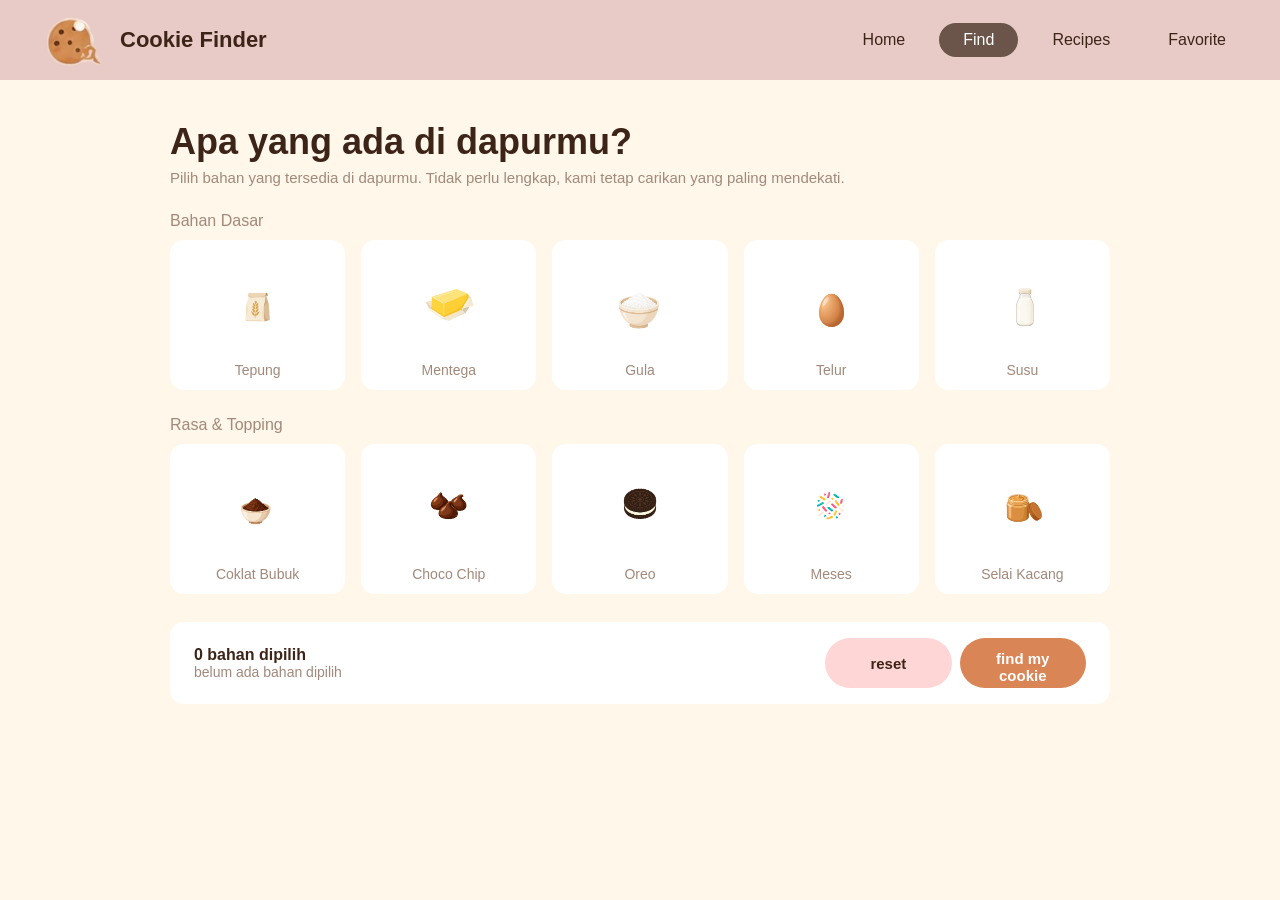
==== find.html @ 72ae39d0 "Add files via upload" ====
<!DOCTYPE html>
<html lang="id">
<head>
    <meta charset="UTF-8">
    <meta name="viewport" content="width=device-width, initial-scale=1">
    <title>Find - Cookie Finder</title>
    <link rel="stylesheet" href="style.css">
</head>
<body data-halaman="find">
<!-- Navigasi -->
<header class="navbar">
    <a class="brand" href="home.html"><img src="gambar/logo.png" alt=""><span>Cookie Finder</span></a>
    <nav>
        <a href="home.html">Home</a>
        <a href="find.html" class="aktif">Find</a>
        <a href="recipes.html">Recipes</a>
        <a href="favorite.html">Favorite</a>
    </nav>
</header>
 
<!-- Pilih bahan -->
<main class="bagian" id="pemilih">
    <h1>Apa yang ada di dapurmu?</h1>
    <p class="sub">Pilih bahan yang tersedia di dapurmu. Tidak perlu lengkap, kami tetap carikan yang paling mendekati.</p>
 
    <div id="grid-bahan">
        <h4 class="label">Bahan Dasar</h4>
        <div class="baris-bahan" id="bahan-dasar"></div>
        <h4 class="label">Rasa &amp; Topping</h4>
        <div class="baris-bahan" id="bahan-rasa"></div>
    </div>
 
    <div class="bar-pilih">
        <div><strong id="jumlah-pilih">0 bahan dipilih</strong><p id="daftar-pilih"></p></div>
        <div class="aksi">
            <button class="btn btn-pink" id="btn-reset">reset</button>
            <button class="btn" id="btn-cari">find my cookie</button>
        </div>
    </div>
</main>
 
<!-- Hasil -->
<main class="bagian" id="hasil" hidden>
    <h1 class="tengah">Your cookie matches</h1>
    <p class="sub-tengah">Berdasarkan bahan yang kamu punya:</p>
    <div class="chip-wrap" id="chip-bahan"></div>
    <div class="grid-3" id="kartu-hasil"></div>
    <button class="btn btn-coklat" id="btn-ubah">← Ubah bahan</button>
</main>
 
<script src="script.js"></script>
</body>
</html>
---- style.css ----
*{
    margin:0;
    padding:0;
    box-sizing:border-box;
    font-family: 'Poppins', sans-serif;
 }
 
.login-section {
    display:flex;
    justify-content:center;
    align-items:center;
    height:100vh;
    width:100%;
    background:#fff3dc;
}

.login-box {
    position:relative;
    width:400px;
    height: 450px;
    background:#fffaf3;
    border: 2px solid #c98650;
    border-radius: 20px;
    display:flex;
    justify-content:center;
    align-items:center;
    backdrop-filter:blur(10px);
}
 
 h2 { 
    font-size: 2em;
    color: #4a2f1d;
    text-align: center;
 }

 .input-box {
    position:relative;
    width: 310px;
    border-bottom: 2px solid #c98650;
    margin-bottom: 30px;
 }

 .input-box label {
        position:absolute;
        top: 50%;
        left: 5px;
        transform: translateY(-50%);
        color:#4a2f1d;
        font-size: 1em;
        pointer-events:none;
        transition: .5s;
    }
.input-box input:focus ~ label,
    .input-box input:valid ~ label {
        top:-5px;
        color:#c98650;
        font-size: 0.8em;
    }
 .input-box input {
    width: 100%;
    height: 50px;
    background: transparent;
    border: none;
    outline: none;
    font-size: 1em;
    color:#4a2f1d;
    padding: 0 35px 0 5px;
 }   

 .remember-forgot {
    display:flex;
    justify-content:space-between;
    margin: -15px 0 15px;
    font-size: 0.9em;
    color:#4a2f1d;
 }

 .remember-forgot label input {
    margin-right: 3px;
 }

 .remember-forgot a {
    color:#c98650;
    text-decoration:none;
 }

 .remember-forgot a:hover {
    text-decoration:underline;
 }

 button {
    width: 100%;
    height: 50px;
    border: none;
    background:#c98650;
    border-radius: 40px;
    font-size: 1em;
    color:#fff;
    font-weight: 600;
    cursor:pointer;
    outline:none;
 }

 .register-link {
    text-align:center;
    margin: 30px 0 10px;
    font-size: 0.9em;
    color:#4a2f1d;
 }

 .register-link a {
    color:#c98650;
    text-decoration:none;
    font-weight: 600;
 }

 .register-link a:hover {
    text-decoration:underline;
 }

 @import url('https://fonts.googleapis.com/css2?family=Poppins:wght@400;500;600;700&display=swap');

* { margin: 0; padding: 0; box-sizing: border-box; font-family: 'Poppins', Verdana, sans-serif; }

:root {
    --bg: #fff7ea;
    --nav: #e8cbc6;
    --coklat: #3d2418;
    --coklat2: #7a5545;
    --aksen: #d98555;
    --abu: #a1897b;
    --pink: #e8c6c2;
}

body { background: var(--bg); color: var(--coklat); min-height: 100vh; }
[hidden] { display: none !important; }

/* ===== Navbar ===== */
.navbar {
    background: var(--nav);
    height: 80px;
    padding: 0 30px;
    display: flex;
    align-items: center;
    justify-content: space-between;
    position: sticky;
    top: 0;
    z-index: 10;
}
.brand { display: flex; align-items: center; gap: 10px; text-decoration: none; color: var(--coklat); font-size: 22px; font-weight: 700; }
.brand img { height: 120px; }
.navbar nav { display: flex; gap: 10px; }
.navbar nav a { text-decoration: none; color: var(--coklat); padding: 8px 24px; border-radius: 50px; font-weight: 500; }
.navbar nav a.aktif { background: #6b5449; color: white; }

/* ===== Layout umum ===== */
.bagian { max-width: 1000px; margin: 0 auto; padding: 40px 30px; }
h1 { font-size: 36px; font-weight: 700; line-height: 1.2; }
h2 { font-size: 28px; font-weight: 700; }
.sub { color: var(--abu); font-size: 15px; margin-top: 6px; }
.tengah, .judul-tengah, .sub-tengah { text-align: center; }
.judul-tengah { margin-top: 20px; }
.sub-tengah { color: var(--abu); margin: 6px 0 24px; }
.kanan { text-align: right; margin-top: 30px; }
.grid-3 { display: grid; grid-template-columns: repeat(3, 1fr); gap: 24px; margin: 24px 0; }
.grid-2 { display: grid; grid-template-columns: 1fr 1fr; gap: 24px; margin: 24px 0 30px; }
.kosong { grid-column: 1 / -1; text-align: center; color: var(--abu); padding: 30px; }

/* ===== Tombol ===== */
.btn {
    display: inline-block;
    background: var(--aksen);
    color: white;
    border: none;
    border-radius: 50px;
    padding: 12px 28px;
    font-weight: 600;
    font-size: 15px;
    text-decoration: none;
    cursor: pointer;
    text-align: center;
}
.btn:hover { filter: brightness(0.95); }
.btn-putih { background: white; color: var(--coklat); border: 2px solid #f0e4d6; }
.btn-pink { background: #ffd6d6; color: var(--coklat); }
.btn-pink-soft { background: #f6e3dc; color: var(--coklat2); }
.btn-coklat { background: #7a5545; }
.btn.kecil { padding: 8px 20px; font-size: 14px; }
.tautan { background: none; border: none; color: var(--coklat2); cursor: pointer; font-size: 14px; }

/* ===== Home ===== */
.hero { max-width: 1250px; margin: 0 auto; padding: 70px 40px; display: flex; align-items: center; justify-content: space-between; gap: 48px; }
.hero-teks { max-width: 560px; }
.hero h1 { font-size: 56px; }
.hero-teks p { color: var(--abu); margin: 24px 0 30px; line-height: 1.6; font-size: 18px; }
.hero-teks .btn { margin-right: 8px; }
.hero img { width: 460px; max-width: 48%; }

/* --- Check, Choose, Bake --- */
.langkah-box { background: white; border-radius: 18px; padding: 28px 24px 24px; position: relative; box-shadow: 0 4px 14px rgba(120, 80, 50, 0.08); }
.langkah-box .no { position: absolute; top: -12px; left: 16px; background: var(--pink); color: var(--coklat); width: 34px; height: 34px; border-radius: 50%; display: grid; place-items: center; font-size: 13px; }
.langkah-box .baris { display: flex; align-items: center; justify-content: flex-start; gap: 12px; }
.langkah-box img { width: 150px; height: 150px; flex: 0 0 84px; margin: 0; object-fit: contain; }
.langkah-box .baris h3 { margin: 0; text-align: left; }
.langkah-box p { color: var(--abu); font-size: 15px; line-height: 1.5; }

/* ===== Kartu resep ===== */
.kartu { background: white; border-radius: 20px; padding: 24px; position: relative; display: flex; flex-direction: column; }
.lingkaran { background-color: #fbe3c4; border-radius: 50%; width: 210px; height: 210px; flex: 0 0 auto; margin: 0 auto 16px; position: relative; overflow: hidden; }
.lingkaran img { position: absolute; inset: 0; margin: auto; width: 78%; height: 78%; object-fit: contain; }
.kartu .lingkaran img { transform: scale(2.55); transform-origin: center; }
.lingkaran.besar { width: 200px; height: 200px; flex-shrink: 0; margin: 0; }
.lingkaran.besar img { width: 180px; height: 180px; }
.kartu h3 { font-size: 18px; margin-bottom: 10px; }
.meta { display: flex; gap: 12px; font-size: 12px; color: var(--abu); margin-bottom: 12px; flex-wrap: wrap; }
.desk { color: var(--abu); font-size: 14px; line-height: 1.5; margin-bottom: 16px; }
.kartu .btn { margin-top: auto; }
.badge-match { position: absolute; top: 18px; left: 18px; background: #f0cc94; color: #7a4a2a; font-size: 13px; font-weight: 700; padding: 4px 12px; border-radius: 50px; }
.hati { position: absolute; top: 18px; right: 18px; width: 38px; height: 38px; border-radius: 50%; border: none; background: #f6e3dc; color: #c76b86; font-size: 20px; cursor: pointer; }
.hati.on { background: #f6d3dc; }
.cocok { margin-bottom: 16px; font-size: 14px; }
.cocok p { color: var(--abu); margin-top: 6px; line-height: 1.6; padding: 0; }
.ok { color: var(--abu); }
.kurang { color: #f33; }

/* ===== Find ===== */
/* --- Bahan dan topping --- */
.label { color: var(--abu); font-weight: 500; margin: 26px 0 10px; }
.baris-bahan { display: grid; grid-template-columns: repeat(5, 1fr); gap: 16px; }
.bahan { width: 100%; height: 150px; background: white; border: 2px solid transparent; border-radius: 14px; padding: 8px; display: flex; flex-direction: column; align-items: center; justify-content: center; gap: 10px; cursor: pointer; color: var(--abu); font-size: 14px; font-weight: 500; transition: background 0.15s, border-color 0.15s; }
.bahan img { width: 100px; height: 100px; object-fit: contain; transform: translateY(5px); }
.bahan:hover { border-color: var(--pink); }
.bahan.dipilih { background: var(--pink); border-color: var(--pink); color: var(--coklat); }
.bahan:focus-visible { outline: 3px solid var(--aksen); outline-offset: 2px; }
.bar-pilih { background: white; border-radius: 14px; padding: 16px 24px; margin-top: 28px; display: flex; justify-content: space-between; align-items: center; flex-wrap: wrap; gap: 12px; }
.bar-pilih p { color: var(--abu); font-size: 14px; }
.aksi { display: flex; gap: 8px; }
.chip-wrap { display: flex; justify-content: center; gap: 10px; margin-bottom: 20px; }
.chip { background: #f0dccf; color: #7a4a3a; font-weight: 700; padding: 8px 22px; border-radius: 50px; font-size: 14px; }

/* ===== Detail resep ===== */
.panel { background: white; border-radius: 22px; padding: 30px; }
.resep-head { display: flex; align-items: center; gap: 40px; }
.pil-wrap { display: flex; gap: 10px; flex-wrap: wrap; margin-top: 16px; }
.pil-wrap span { background: #f8e8dc; color: var(--coklat2); font-weight: 700; font-size: 13px; padding: 6px 16px; border-radius: 50px; }

.cek { list-style: none; margin-top: 20px; }
.cek li { margin-bottom: 20px; }
.cek label { display: flex; align-items: center; gap: 16px; cursor: pointer; }
.cek input { display: none; }
.kotak { width: 26px; height: 26px; border: 2px solid #e5cdbd; border-radius: 6px; background: #fff3e6; display: grid; place-items: center; color: var(--aksen); font-size: 18px; }
.cek input:checked + .kotak::after { content: '✓'; }

.garis { border-bottom: 2px solid #f0e0d8; padding-bottom: 12px; }
.no-langkah { display: block; color: var(--aksen); font-size: 14px; margin: 20px 0 14px; }
.langkah-isi { display: flex; align-items: center; gap: 16px; margin-bottom: 12px; }
.langkah-isi h3 { font-size: 22px; }
.ikon-bintang { background: #f2d4c4; color: var(--aksen); width: 46px; height: 46px; border-radius: 50%; display: grid; place-items: center; font-size: 22px; flex-shrink: 0; }
#l-isi { min-height: 70px; }
.nav-langkah { display: flex; justify-content: space-between; align-items: center; margin-top: 30px; }
.dots { display: flex; gap: 8px; }
.dots i { width: 8px; height: 8px; border-radius: 50%; background: #ecd9cd; }
.dots i.on { background: var(--aksen); }

/* ===== Responsif ===== */
@media (max-width: 800px) {
    .grid-3, .grid-2 { grid-template-columns: 1fr; }
    .baris-bahan { grid-template-columns: repeat(3, 1fr); }
    .hero, .resep-head { flex-direction: column; text-align: center; }
    .hero h1 { font-size: 46px; }
    .hero img { width: 380px; max-width: 75%; }
    .navbar { padding: 0 12px; }
    .navbar nav a { padding: 6px 10px; font-size: 13px; }
    .brand span { display: none; }
}

/* ===== Form tambah resep & hapus ===== */
.modal { position: fixed; inset: 0; background: rgba(61, 36, 24, 0.45); display: flex; justify-content: center; align-items: flex-start; overflow-y: auto; padding: 30px 16px; z-index: 20; }
.modal-isi { background: white; border-radius: 22px; padding: 30px; width: 100%; max-width: 480px; }
.modal-isi h2 { margin-bottom: 16px; }
.modal-isi label { display: block; font-size: 14px; font-weight: 500; color: var(--coklat2); margin-bottom: 14px; }
.modal-isi input[type="text"], .modal-isi input[type="number"], .modal-isi textarea { display: block; width: 100%; margin-top: 6px; padding: 10px 14px; border: 2px solid #f0e0d8; border-radius: 12px; background: #fffaf3; font-size: 14px; color: var(--coklat); resize: vertical; }
.modal-isi input[type="file"] { display: block; margin-top: 6px; font-size: 13px; }
.modal-isi input:focus, .modal-isi textarea:focus { outline: 2px solid var(--aksen); border-color: transparent; }
.preview { display: block; width: 140px; height: 140px; object-fit: contain; border-radius: 50%; background: #fdeed8; margin: 0 auto 16px; }
.modal-isi .aksi { justify-content: flex-end; margin-top: 8px; }
.btn-hapus { margin-top: 10px; background: none; border: 2px solid #f0c8c8; color: #c0392b; border-radius: 50px; padding: 8px; font-weight: 600; font-size: 14px; cursor: pointer; }
.btn-hapus:hover { background: #fdeaea; }

@media (max-width: 480px) {
    .baris-bahan { grid-template-columns: repeat(2, 1fr); }
}
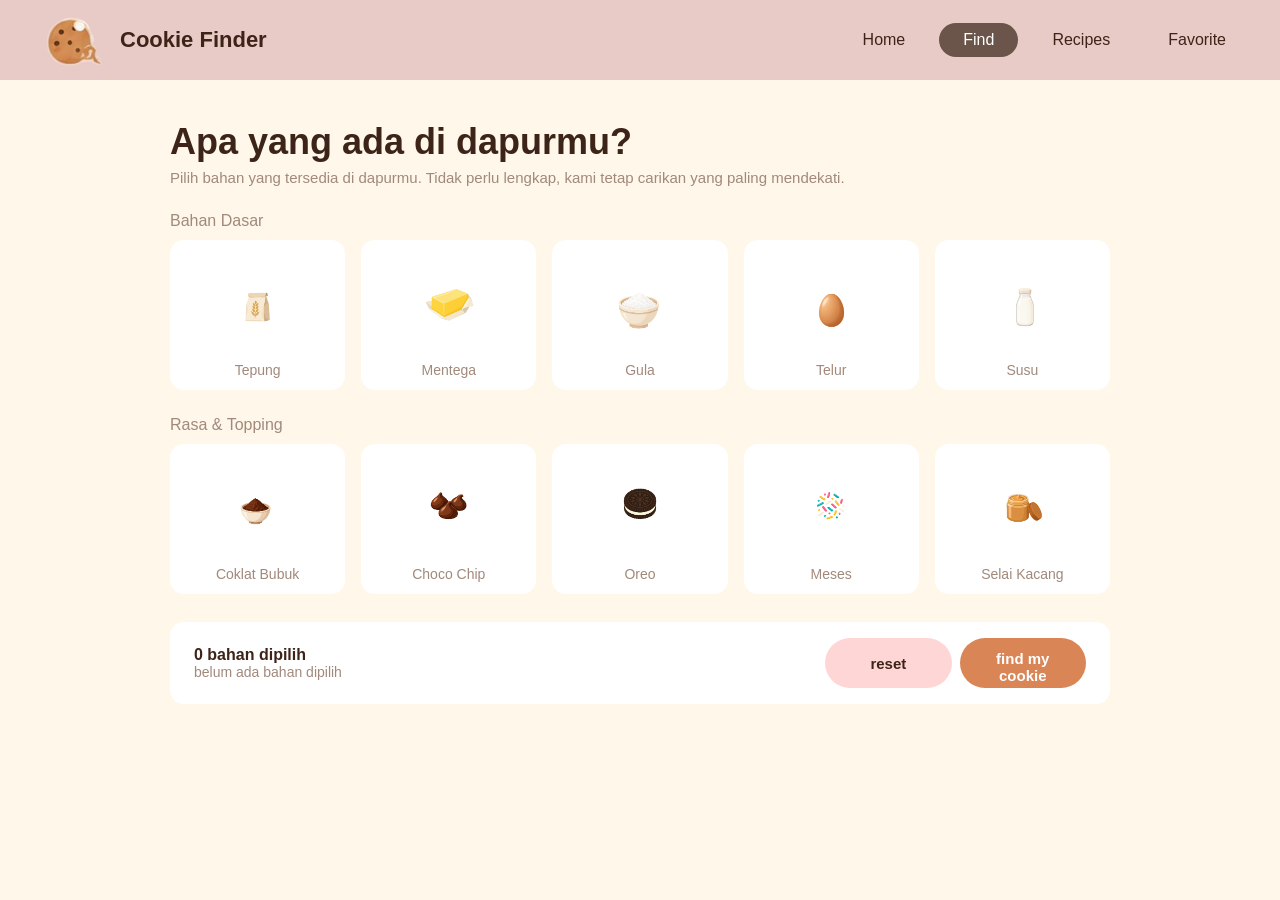
==== commit a750d40f: "Fix HTML structure and update links in find.html" ====
--- a/find.html
+++ b/find.html
@@ -9,9 +9,9 @@
 <body data-halaman="find">
 <!-- Navigasi -->
 <header class="navbar">
-    <a class="brand" href="home.html"><img src="gambar/logo.png" alt=""><span>Cookie Finder</span></a>
+    <a class="brand" href="index.html"><img src="gambar/logo.png" alt=""><span>Cookie Finder</span></a>
     <nav>
-        <a href="home.html">Home</a>
+        <a href="index.html">Home</a>
         <a href="find.html" class="aktif">Find</a>
         <a href="recipes.html">Recipes</a>
         <a href="favorite.html">Favorite</a>
@@ -50,4 +50,4 @@
  
 <script src="script.js"></script>
 </body>
-</html>+</html>
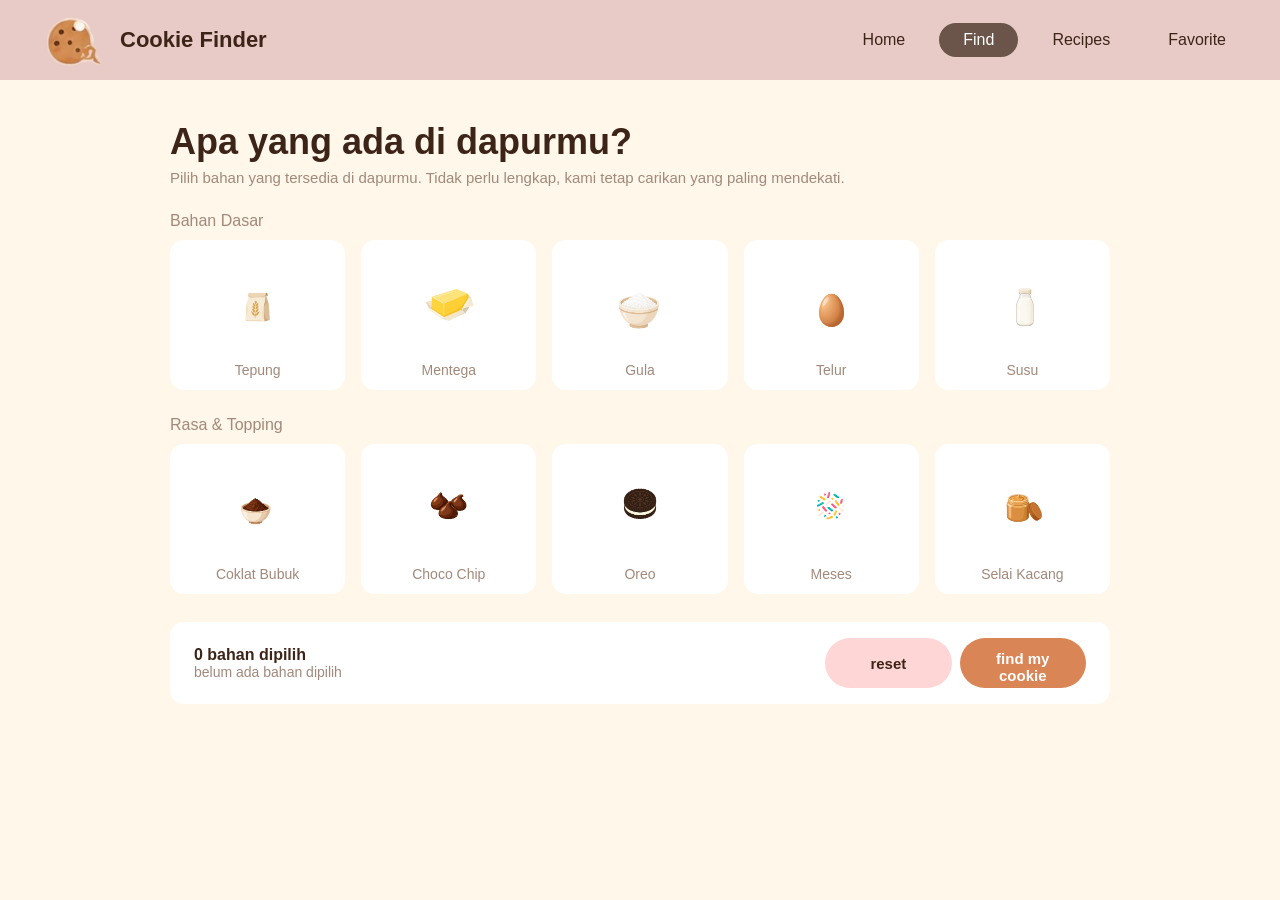
==== commit 2bb8b414: "Update links and structure in find.html" ====
--- a/find.html
+++ b/find.html
@@ -9,9 +9,9 @@
 <body data-halaman="find">
 <!-- Navigasi -->
 <header class="navbar">
-    <a class="brand" href="index.html"><img src="gambar/logo.png" alt=""><span>Cookie Finder</span></a>
+    <a class="brand" href="home.html"><img src="gambar/logo.png" alt=""><span>Cookie Finder</span></a>
     <nav>
-        <a href="index.html">Home</a>
+        <a href="home.html">Home</a>
         <a href="find.html" class="aktif">Find</a>
         <a href="recipes.html">Recipes</a>
         <a href="favorite.html">Favorite</a>
